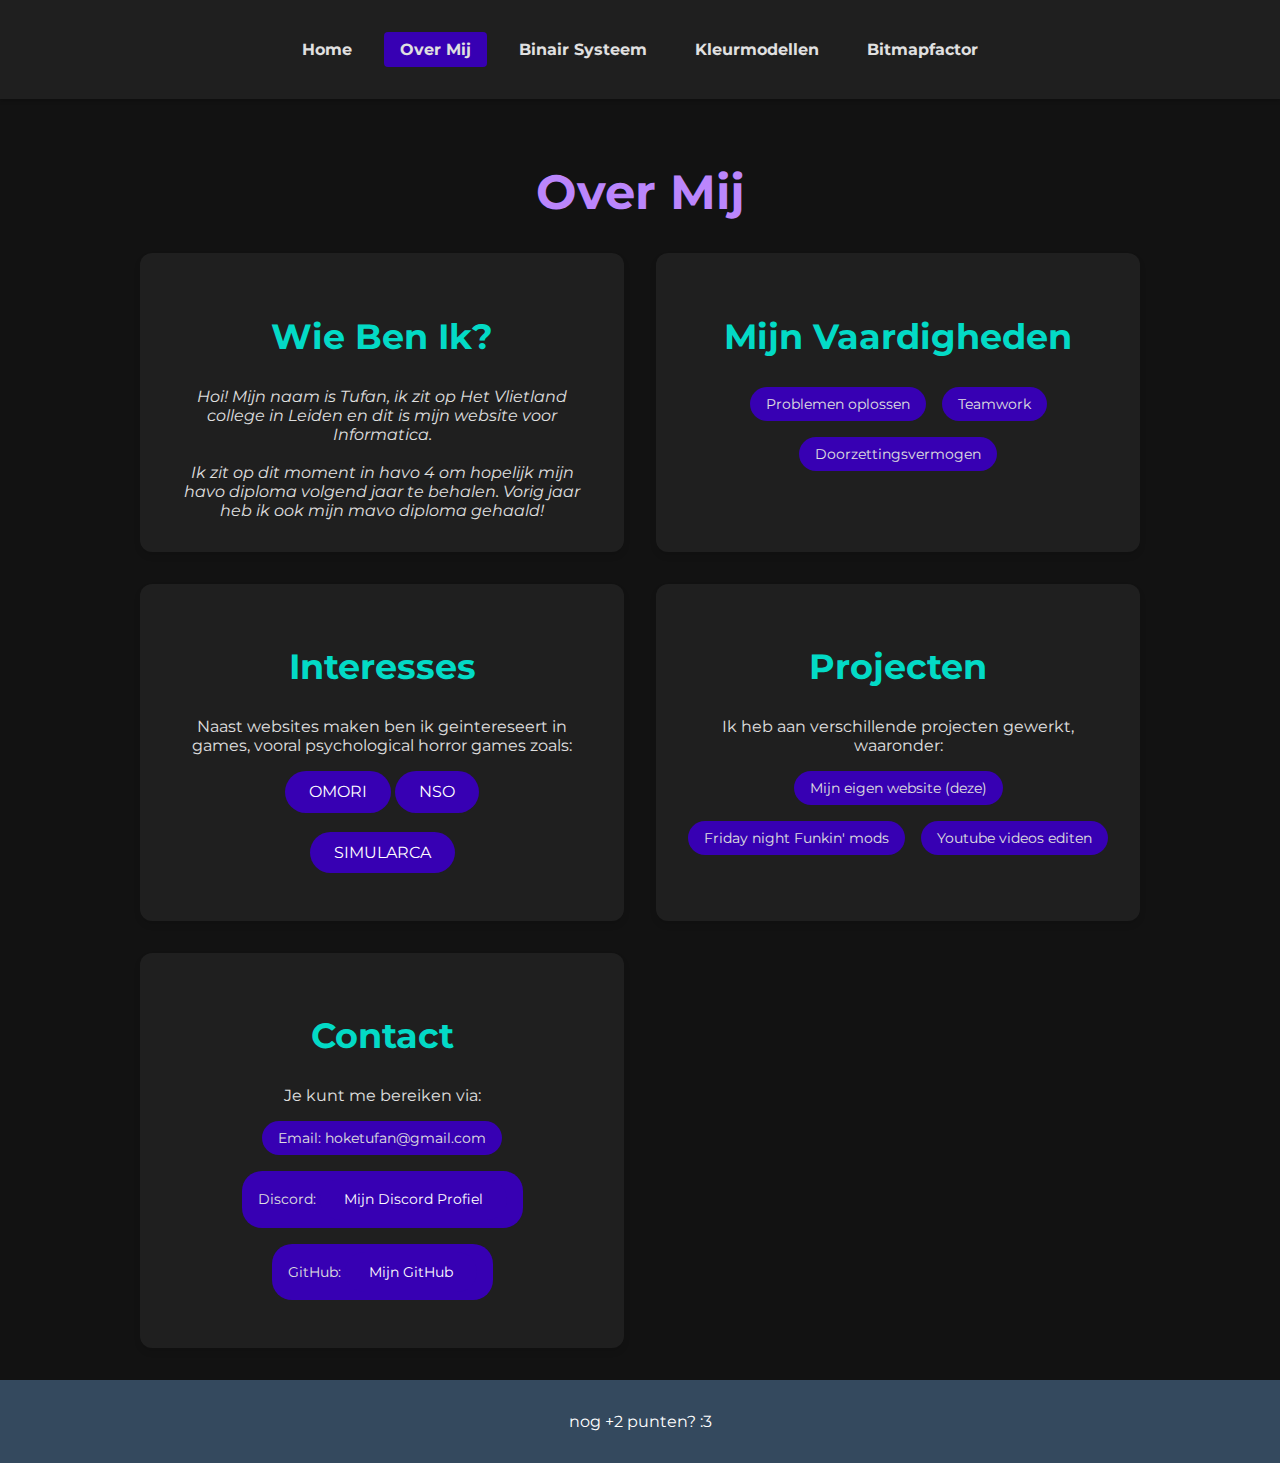
==== pages/aboutme.html @ 23e3dab7 "WIP general fixes and css stuff :sob:" ====
<!DOCTYPE html>
<html lang="nl">
<head>
    <meta charset="UTF-8">
    <meta name="viewport" content="width=device-width, initial-scale=1.0">
    <title>Over Mij</title>
    <link rel="stylesheet" href="../static/CSS/aboutme.css">
    <link rel="icon" type="image/x-icon" href="https://media.tenor.com/wgPQwH5HDMcAAAAj/cat-peek.gif">
</head>
<body>
    <header>
        <nav>
            <ul class="nav-menu">
                <li><a href="../index.html">Home</a></li>
                <li><a href="./aboutme.html" class="active">Over Mij</a></li>
                <li><a href="./binarysys.html">Binair Systeem</a></li>
                <li><a href="./kleurmodellen.html">Kleurmodellen</a></li>
                <li><a href="./bitmap.html">Bitmapfactor</a></li>
            </ul>
        </nav>
    </header>

    <main>
        <h1>Over Mij</h1>
        <div class="content-grid">
            <section id="bio" class="content-item">
                <h2>Wie Ben Ik?</h2>
                <p>Hoi! Mijn naam is Tufan, ik zit op Het Vlietland college in Leiden en dit is mijn website voor Informatica. <br> <br> 
                    Ik zit op dit moment in havo 4 om hopelijk mijn havo diploma volgend jaar te behalen. Vorig jaar heb ik ook mijn mavo diploma gehaald!
                </p>
            </section>

            <section id="skills" class="content-item">
                <h2>Mijn Vaardigheden</h2>
                <ul>
                    <li>Problemen oplossen</li>
                    <li>Teamwork</li>
                    <li>Doorzettingsvermogen</li>
                </ul>
            </section>

            <section id="interests" class="content-item">
                <h2>Interesses</h2>
                <p>Naast websites maken ben ik geintereseert in games, vooral psychological horror games zoals:
                    <section onclick="window.open('https://www.omori-game.com/en');"_blank class="btn">OMORI</section>
                    <section onclick="window.open('https://store.steampowered.com/app/1451940/NEEDY_STREAMER_OVERLOAD/');"_blank class="btn">NSO</section> <br><br>
                    <section onclick="window.open('https://store.steampowered.com/app/712730/SIMULACRA/');"_blank class="btn">SIMULARCA</section>
                </p>
            </section>

            <section id="projects" class="content-item">
                <h2>Projecten</h2>
                <p>Ik heb aan verschillende projecten gewerkt, waaronder:</p>
                <ul>
                    <li>Mijn eigen website (deze)</li>
                    <li>Friday night Funkin' mods</li>
                    <li>Youtube videos editen</li>
                </ul>
            </section>

            <section id="contact" class="content-item">
                <h2>Contact</h2>
                <p>Je kunt me bereiken via:</p>
                <ul>
                    <li>Email: hoketufan@gmail.com</li>
                    <li>Discord: <a href="https://discord.com/users/470649708063358986" class="btn">Mijn Discord Profiel</a></li>
                    <li>GitHub: <a href="https://github.com/Tufanhoke" class="btn">Mijn GitHub</a></li>
                </ul>
            </section>
        </div>
    </main> 

    <footer>
        <p>nog +2 punten? :3</p>
    </footer>
</body>
</html>
---- static/CSS/aboutme.css ----
@import url('https://fonts.googleapis.com/css2?family=Montserrat:wght@400;700&display=swap');

body {
    font-family: 'Montserrat', sans-serif;
    background-color: #121212;
    color: #e0e0e0;
    margin: 0;
    min-height: 100vh;
    display: flex;
    flex-direction: column;
}

header {
    background-color: #1F1F1F;
    padding: 1rem 0;
    box-shadow: 0 2px 4px rgba(0,0,0,0.2);
}

.nav-menu {
    list-style: none;
    display: flex;
    justify-content: center;
    flex-wrap: wrap;
    padding: 0;
}

.nav-menu li {
    margin: 0.5rem;
}

.nav-menu a {
    color: #e0e0e0;
    text-decoration: none;
    font-weight: bold;
    padding: 0.5rem 1rem;
    border-radius: 4px;
    transition: background-color 0.3s;
}

.nav-menu a:hover, .nav-menu a.active {
    background-color: #3700B3;
}

main {
    max-width: 1000px;
    width: 90%;
    margin: 2rem auto;
    flex: 1;
    display: flex;
    flex-direction: column;
    align-items: center;
}

h1, h2, h3, p {
    text-align: center;
    width: 100%;
}

h1 {
    color: #BB86FC;
    font-size: clamp(1.8rem, 5vw, 3rem);
}

h2 {
    color: #03DAC6;
    font-size: clamp(1.4rem, 4vw, 2.2rem);
}

.content-grid {
    display: grid;
    grid-template-columns: repeat(2, 1fr);
    gap: 2rem;
    width: 100%;
}

.content-item {
    background-color: #1F1F1F;
    border-radius: 12px;
    padding: 2rem;
    box-shadow: 0 4px 6px rgba(0,0,0,0.1);
    text-align: center;
    transition: all 0.3s;
    cursor: pointer;
}

.content-item:hover {
    transform: translateY(-10px);
    box-shadow: 0 10px 20px rgba(0,0,0,0.2);
    background-color: #2A2A2A;
}

.content-item:hover h2 {
    color: #BB86FC;
}

.content-item ul {
    list-style: none;
    padding: 0;
    display: flex;
    flex-wrap: wrap;
    justify-content: center;
    gap: 1rem;
}

.content-item li {
    background-color: #3700B3;
    padding: 0.5rem 1rem;
    border-radius: 20px;
    font-size: 0.9rem;
    transition: all 0.3s;
}

.content-item:hover li {
    background-color: #6200EE;
    transform: scale(1.05);
}

.btn {
    display: inline-block;
    background-color: #3700B3;
    color: #ffffff;
    padding: 0.7rem 1.5rem;
    border-radius: 25px;
    text-decoration: none;
    transition: all 0.3s;
}

.btn:hover {
    background-color: #6200EE;
    transform: scale(1.05);
}

footer {
    background-color: #34495e;
    color: white;
    text-align: center;
    padding: 1rem 0;
    width: 100%;
    margin-top: auto;
}

#bio p {
    font-style: italic;
    max-width: 600px;
    margin: 0 auto;
}

#contact ul {
    flex-direction: column;
    align-items: center;
}

@media (max-width: 768px) {
    .content-grid {
        grid-template-columns: 1fr;
    }

    .nav-menu {
        flex-direction: column;
        align-items: center;
    }

    .nav-menu li {
        width: 100%;
        text-align: center;
    }
}

@media (max-width: 480px) {
    body {
        font-size: 14px;
    }

    .btn {
        padding: 0.6rem 1.2rem;
    }
}
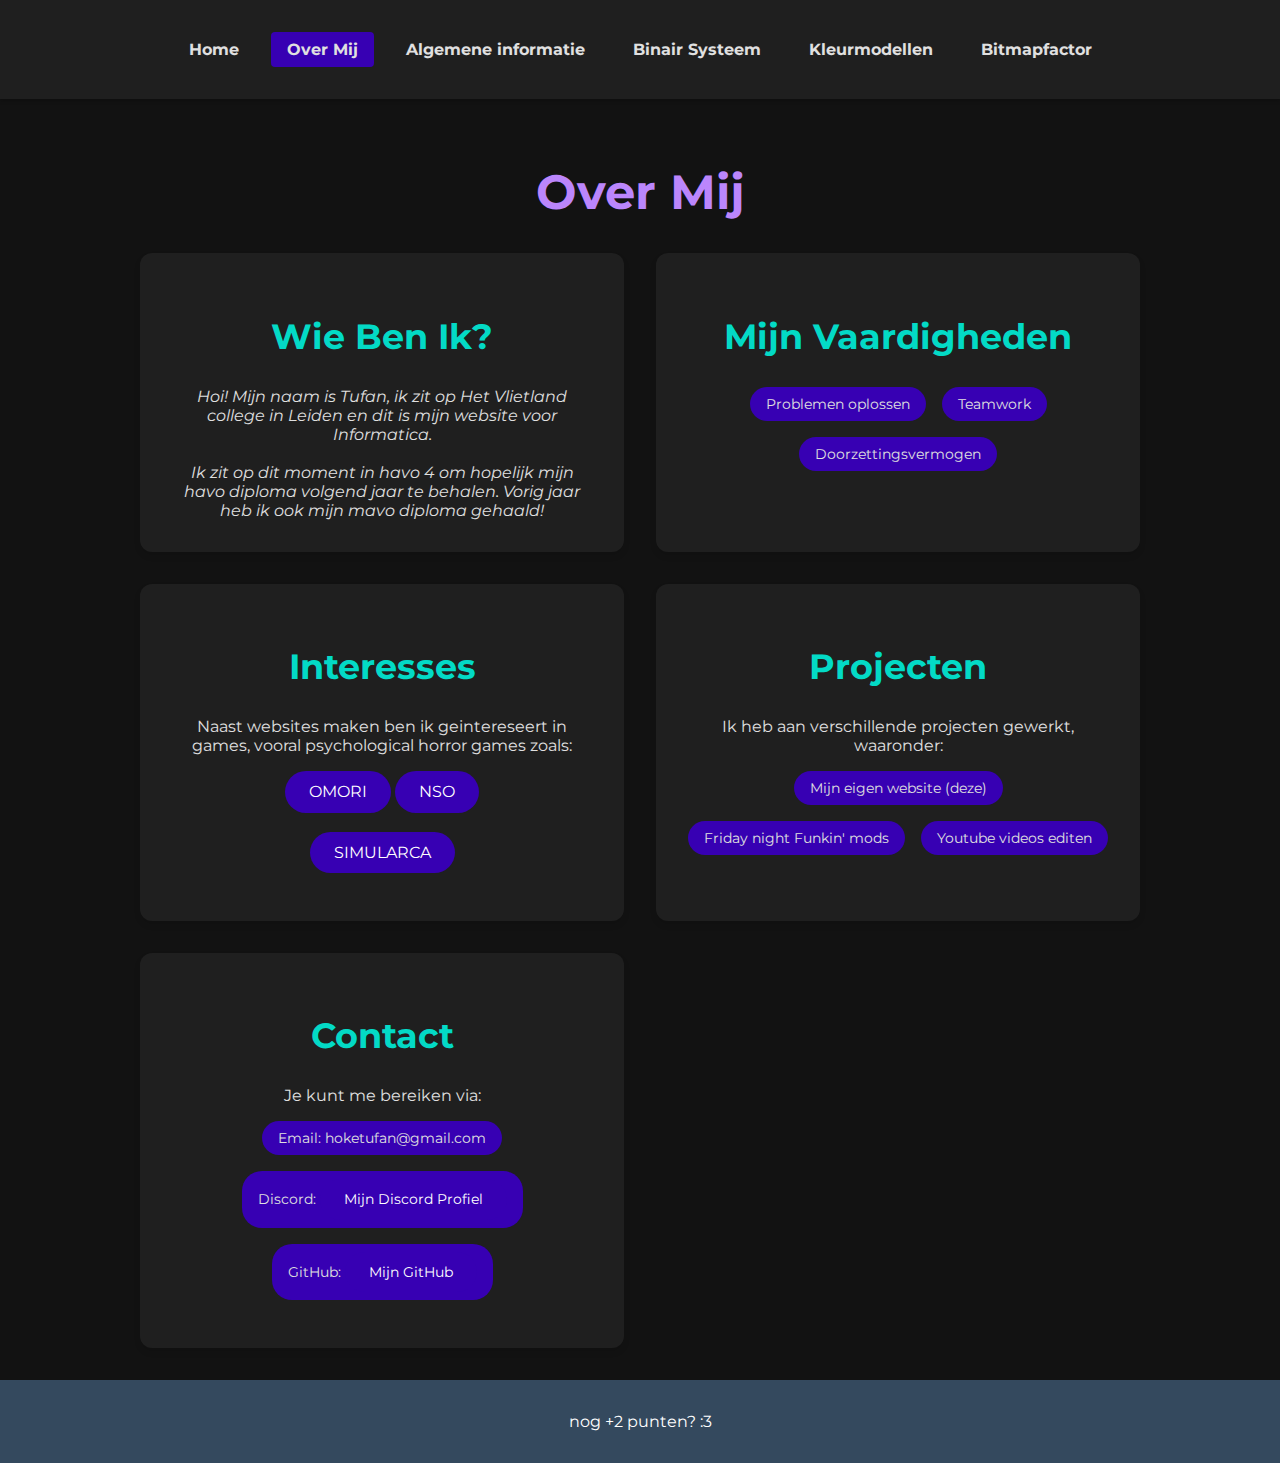
==== commit dd0168dd: "WIP im tired :sob: :zzz:" ====
--- a/pages/aboutme.html
+++ b/pages/aboutme.html
@@ -13,6 +13,7 @@
             <ul class="nav-menu">
                 <li><a href="../index.html">Home</a></li>
                 <li><a href="./aboutme.html" class="active">Over Mij</a></li>
+                <li><a href="./generalinfo.html">Algemene informatie</a></li>
                 <li><a href="./binarysys.html">Binair Systeem</a></li>
                 <li><a href="./kleurmodellen.html">Kleurmodellen</a></li>
                 <li><a href="./bitmap.html">Bitmapfactor</a></li>
